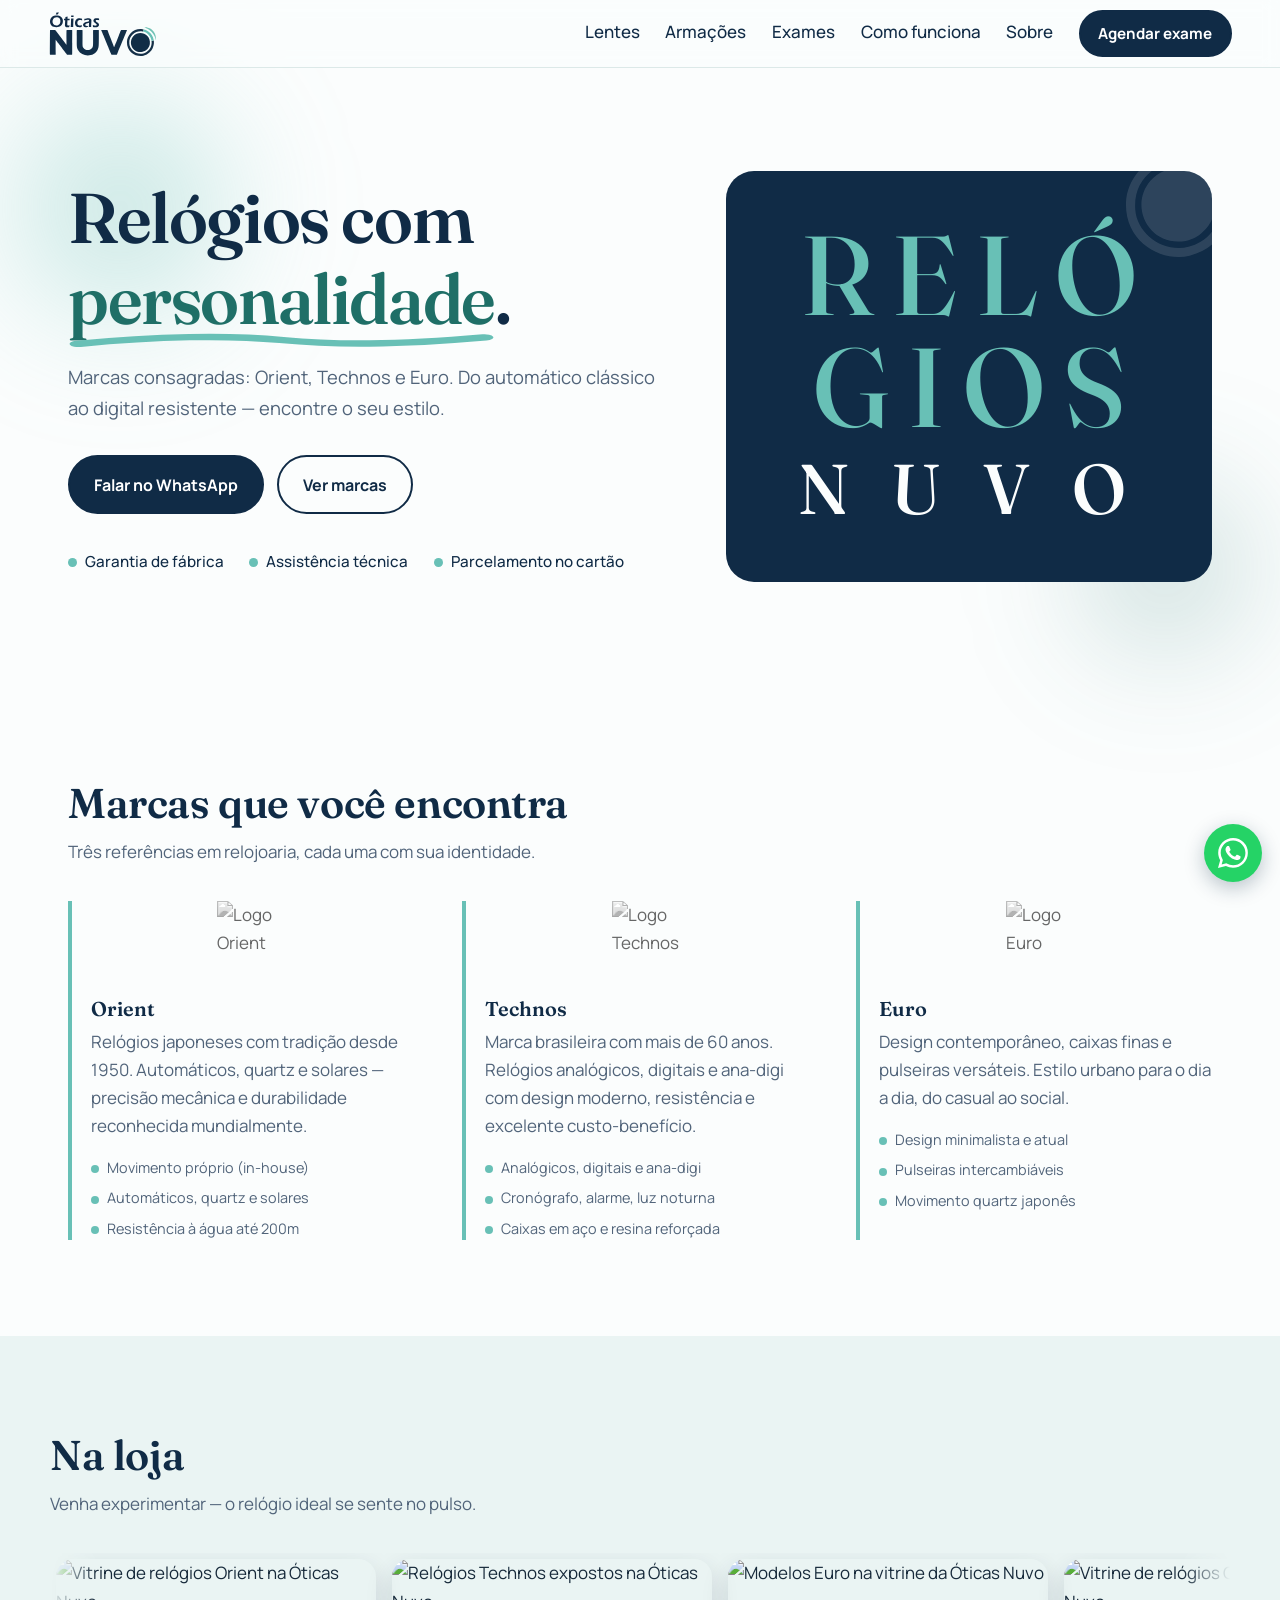
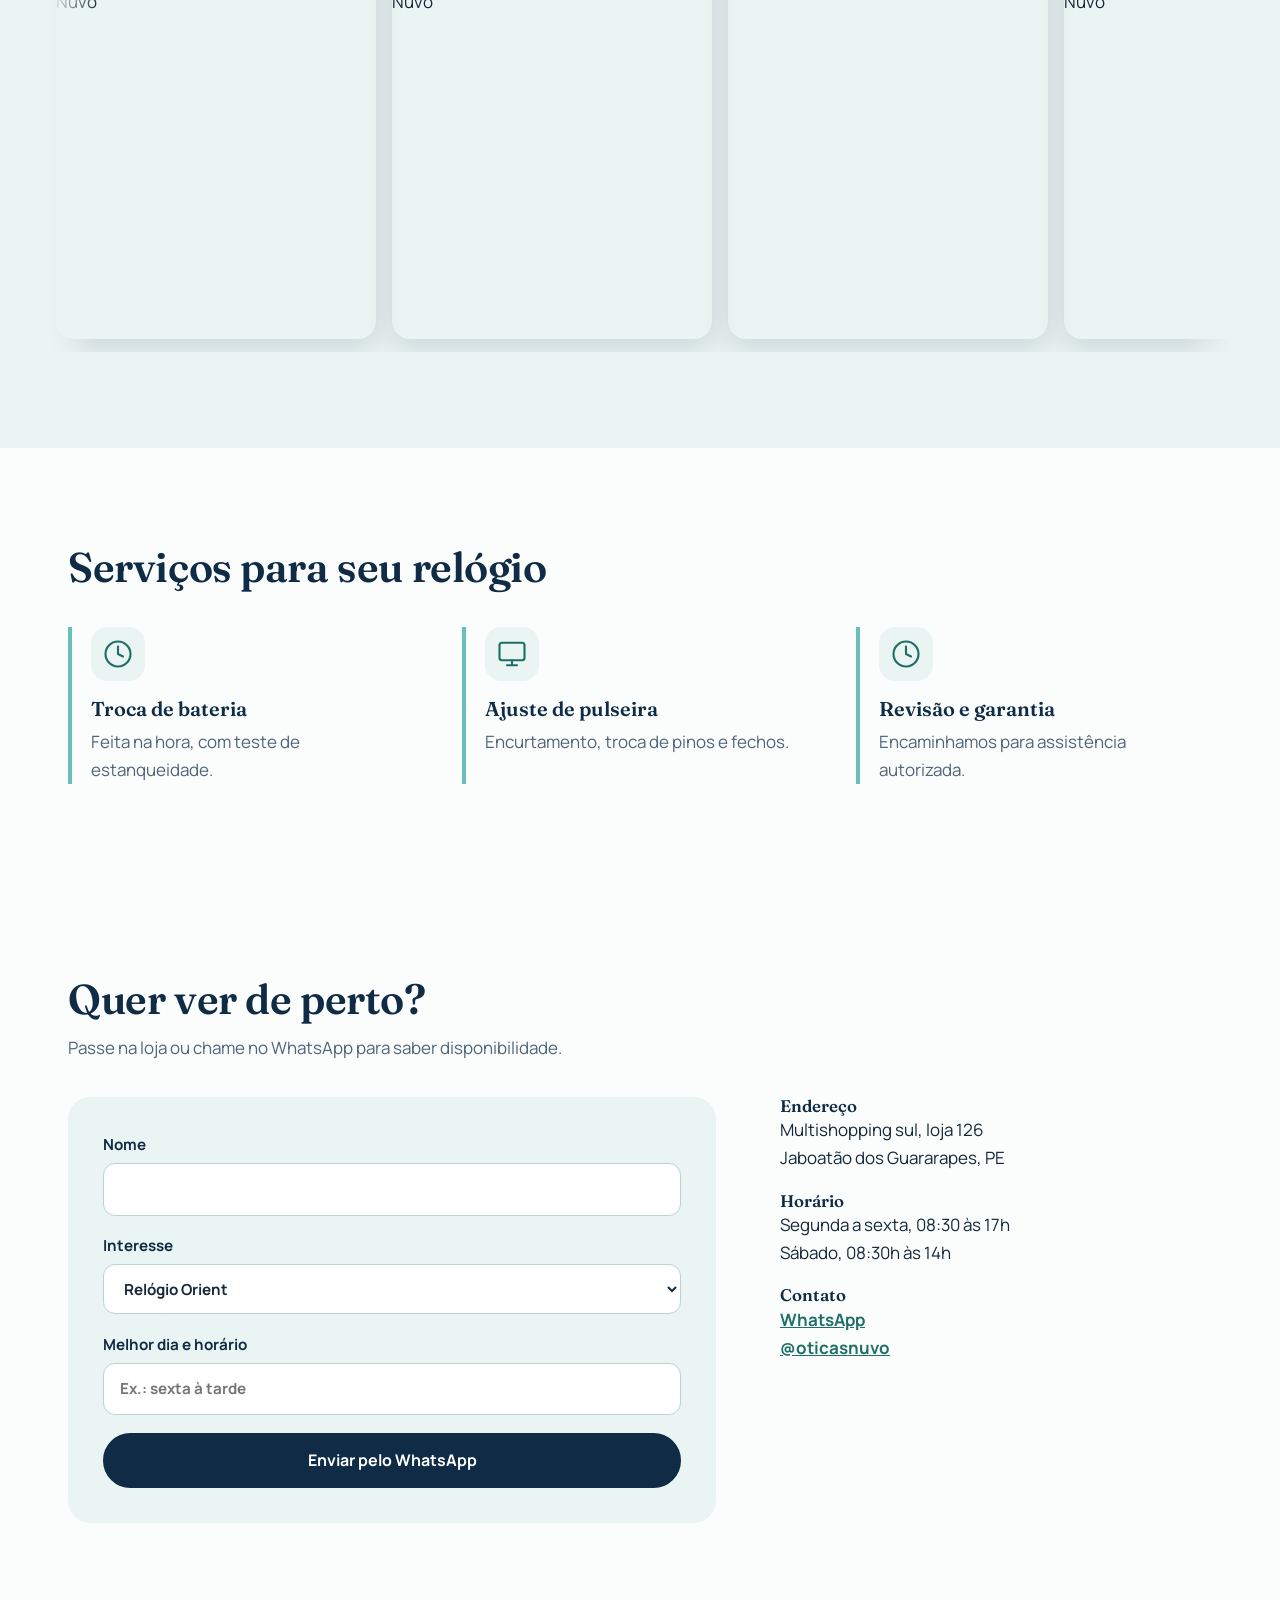
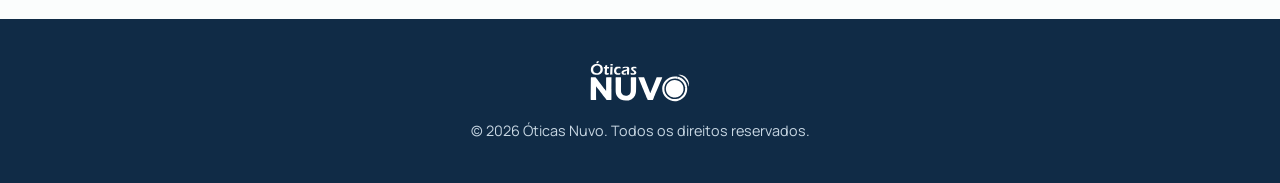
==== nuvo/relogios.html @ a52e90fa "feat: cria página de relógios com marcas Orient, Technos e Euro" ====
<!DOCTYPE html>
<html lang="pt-BR">
<head>
<meta charset="utf-8">
<meta name="viewport" content="width=device-width, initial-scale=1">
<title>Relógios | Óticas Nuvo</title>
<meta name="description" content="Relógios Orient, Technos e Euro na Óticas Nuvo. Modelos automáticos, quartz, solares e digitais com garantia e assistência.">
<meta name="theme-color" content="#102B46">
<link rel="icon" href="favicon.ico" sizes="any">
<link rel="icon" type="image/svg+xml" href="img/icone-nuvo.svg">
<link rel="apple-touch-icon" href="img/apple-touch-icon.png">
<link rel="preconnect" href="https://fonts.googleapis.com">
<link rel="preconnect" href="https://fonts.gstatic.com" crossorigin>
<link href="https://fonts.googleapis.com/css2?family=Fraunces:opsz,wght@9..144,500;9..144,600&family=Manrope:wght@400;500;700&display=swap" rel="stylesheet">
<link rel="stylesheet" href="css/style.css">
</head>
<body>
<a class="skip" href="#marcas">Ir para o conteúdo</a>

<header class="top">
  <a class="brand" href="index.html" aria-label="Óticas Nuvo, início"><img src="img/logo-nuvo.svg" alt="Óticas Nuvo" width="150" height="65"></a>
  <button class="burger" aria-expanded="false" aria-controls="menu" aria-label="Abrir menu"><span></span><span></span></button>
  <nav id="menu" aria-label="Principal">
    <a href="index.html#produtos" data-tab="lentes">Lentes</a>
    <a href="index.html#produtos" data-tab="armacoes">Armações</a>
    <a href="index.html#produtos" data-tab="exames">Exames</a>
    <a href="index.html#como">Como funciona</a>
    <a href="index.html#sobre">Sobre</a>
    <a href="index.html#contato" class="btn btn-sm">Agendar exame</a>
  </nav>
</header>

<main>
<section class="hero" id="inicio">
  <div class="hero-blob b1" aria-hidden="true"></div>
  <div class="hero-blob b2" aria-hidden="true"></div>
  <div class="hero-text">
    <h1>Relógios com <em class="hl">personalidade</em>.</h1>
    <p>Marcas consagradas: Orient, Technos e Euro. Do automático clássico ao digital resistente — encontre o seu estilo.</p>
    <div class="actions">
      <a class="btn" href="index.html#contato">Falar no WhatsApp</a>
      <a class="btn btn-ghost" href="#marcas">Ver marcas</a>
    </div>
    <ul class="facts">
      <li>Garantia de fábrica</li>
      <li>Assistência técnica</li>
      <li>Parcelamento no cartão</li>
    </ul>
  </div>
  <div class="chart" aria-hidden="true">
    <img class="chart-eye" src="img/icone-nuvo.svg" alt="" width="120" height="120">
    <p class="r1">R E L Ó G I O S</p>
    <p class="r2">N U V O</p>
  </div>
</section>

<section class="sec" id="marcas">
  <div class="head">
    <h2>Marcas que você encontra</h2>
    <p>Três referências em relojoaria, cada uma com sua identidade.</p>
  </div>
  <div class="cols">
    <article>
      <div class="brand-logo">
        <img src="img/orient-logo.png" alt="Logo Orient" width="120" height="120" loading="lazy">
      </div>
      <h3>Orient</h3>
      <p>Relógios japoneses com tradição desde 1950. Automáticos, quartz e solares — precisão mecânica e durabilidade reconhecida mundialmente.</p>
      <ul class="brand-features">
        <li>Movimento próprio (in-house)</li>
        <li>Automáticos, quartz e solares</li>
        <li>Resistência à água até 200m</li>
      </ul>
    </article>
    <article>
      <div class="brand-logo">
        <img src="img/technos-logo.png" alt="Logo Technos" width="120" height="120" loading="lazy">
      </div>
      <h3>Technos</h3>
      <p>Marca brasileira com mais de 60 anos. Relógios analógicos, digitais e ana-digi com design moderno, resistência e excelente custo-benefício.</p>
      <ul class="brand-features">
        <li>Analógicos, digitais e ana-digi</li>
        <li>Cronógrafo, alarme, luz noturna</li>
        <li>Caixas em aço e resina reforçada</li>
      </ul>
    </article>
    <article>
      <div class="brand-logo">
        <img src="img/euro-logo.png" alt="Logo Euro" width="120" height="120" loading="lazy">
      </div>
      <h3>Euro</h3>
      <p>Design contemporâneo, caixas finas e pulseiras versáteis. Estilo urbano para o dia a dia, do casual ao social.</p>
      <ul class="brand-features">
        <li>Design minimalista e atual</li>
        <li>Pulseiras intercambiáveis</li>
        <li>Movimento quartz japonês</li>
      </ul>
    </article>
  </div>
</section>

<section class="sec alt" id="galeria">
  <div class="head">
    <h2>Na loja</h2>
    <p>Venha experimentar — o relógio ideal se sente no pulso.</p>
  </div>
  <div class="car">
    <ul class="car-track" tabindex="0" aria-label="Fotos de relógios na Óticas Nuvo, rolagem horizontal">
      <li><figure><img src="img/relogios-loja-1.jpg" alt="Vitrine de relógios Orient na Óticas Nuvo" width="495" height="597" loading="lazy"><figcaption>Coleção Orient</figcaption></figure></li>
      <li><figure><img src="img/relogios-loja-2.jpg" alt="Relógios Technos expostos na Óticas Nuvo" width="492" height="621" loading="lazy"><figcaption>Coleção Technos</figcaption></figure></li>
      <li><figure><img src="img/relogios-loja-3.jpg" alt="Modelos Euro na vitrine da Óticas Nuvo" width="491" height="671" loading="lazy"><figcaption>Coleção Euro</figcaption></figure></li>
    </ul>
  </div>
</section>

<section class="sec" id="servicos">
  <div class="head">
    <h2>Serviços para seu relógio</h2>
  </div>
  <div class="cols">
    <article><svg aria-hidden="true" viewBox="0 0 24 24" fill="none" stroke="currentColor" stroke-width="1.7" stroke-linecap="round" stroke-linejoin="round"><path d="M12 22c5.523 0 10-4.477 10-10S17.523 2 12 2 2 6.477 2 12s4.477 10 10 10z"/><path d="M12 6v6l4 2"/></svg><h3>Troca de bateria</h3><p>Feita na hora, com teste de estanqueidade.</p></article>
    <article><svg aria-hidden="true" viewBox="0 0 24 24" fill="none" stroke="currentColor" stroke-width="1.7" stroke-linecap="round" stroke-linejoin="round"><rect x="2" y="3" width="20" height="14" rx="2"/><path d="M8 21h8M12 17v4"/></svg><h3>Ajuste de pulseira</h3><p>Encurtamento, troca de pinos e fechos.</p></article>
    <article><svg aria-hidden="true" viewBox="0 0 24 24" fill="none" stroke="currentColor" stroke-width="1.7" stroke-linecap="round" stroke-linejoin="round"><circle cx="12" cy="12" r="10"/><path d="M12 6v6l4 2"/></svg><h3>Revisão e garantia</h3><p>Encaminhamos para assistência autorizada.</p></article>
  </div>
</section>

<section class="sec contact" id="contato">
  <div class="head">
    <h2>Quer ver de perto?</h2>
    <p>Passe na loja ou chame no WhatsApp para saber disponibilidade.</p>
  </div>
  <div class="contact-grid">
    <form id="form" novalidate>
      <label>Nome<input name="nome" required autocomplete="name"></label>
      <label>Interesse
        <select name="servico">
          <option>Relógio Orient</option><option>Relógio Technos</option><option>Relógio Euro</option><option>Troca de bateria / ajuste</option><option>Outro assunto</option>
        </select>
      </label>
      <label>Melhor dia e horário<input name="quando" placeholder="Ex.: sexta à tarde"></label>
      <button class="btn" type="submit">Enviar pelo WhatsApp</button>
    </form>
    <address>
      <h3>Endereço</h3>
      <p>Multishopping sul, loja 126<br>Jaboatão dos Guararapes, PE</p>
      <h3>Horário</h3>
      <p>Segunda a sexta, 08:30 às 17h<br>Sábado, 08:30h às 14h</p>
      <h3>Contato</h3>
      <p><a id="zap" href="#">WhatsApp</a><br><a href="https://instagram.com/oticasnuvo" rel="noopener">@oticasnuvo</a></p>
    </address>
  </div>
</section>
</main>

<footer>
  <img src="img/logo-nuvo.svg" alt="Óticas Nuvo" width="110" height="48">
  <p>&copy; <span id="ano">2026</span> Óticas Nuvo. Todos os direitos reservados.</p>
</footer>

<a class="float-zap" id="zap2" href="#" aria-label="Falar no WhatsApp"><svg aria-hidden="true" viewBox="0 0 24 24" fill="currentColor"><path d="M17.472 14.382c-.297-.149-1.758-.867-2.03-.967-.273-.099-.471-.148-.67.15-.197.297-.767.966-.94 1.164-.173.199-.347.223-.644.075-.297-.15-1.255-.463-2.39-1.475-.883-.788-1.48-1.761-1.653-2.059-.173-.297-.018-.458.13-.606.134-.133.298-.347.446-.52.149-.174.198-.298.298-.497.099-.198.05-.371-.025-.52-.075-.149-.669-1.612-.916-2.207-.242-.579-.487-.5-.669-.51-.173-.008-.371-.01-.57-.01-.198 0-.52.074-.792.372-.272.297-1.04 1.016-1.04 2.479 0 1.462 1.065 2.875 1.213 3.074.149.198 2.096 3.2 5.077 4.487.709.306 1.262.489 1.694.625.712.227 1.365.194 1.872.118.571-.085 1.758-.719 2.006-1.413.248-.694.248-1.289.173-1.413-.074-.124-.272-.198-.57-.347m-5.421 7.403h-.004a9.87 9.87 0 01-5.031-1.378l-.361-.214-3.741.982.998-3.648-.235-.374a9.86 9.86 0 01-1.51-5.26c.001-5.45 4.436-9.884 9.888-9.884 2.64 0 5.122 1.03 6.988 2.898a9.825 9.825 0 012.893 6.994c-.003 5.45-4.437 9.884-9.885 9.884m8.413-18.297A11.815 11.815 0 0012.05 0C5.495 0 .16 5.335.157 11.892c0 2.096.547 4.142 1.588 5.945L0 24l6.305-1.654a11.882 11.882 0 005.683 1.448h.005c6.554 0 11.89-5.335 11.893-11.893a11.821 11.821 0 00-3.48-8.413"/></svg><span>WhatsApp</span></a>
<script src="js/main.js"></script>
</body>
</html>
---- nuvo/css/style.css ----
:root{
  --navy:#102B46; --teal:#68C0B6; --teal-d:#1F6F67; --ice:#EAF4F3; --paper:#FBFDFD; --ink:#16293A; --muted:#51647A;
  --serif:"Fraunces",Georgia,serif; --sans:"Manrope",system-ui,-apple-system,"Segoe UI",sans-serif;
}
*{box-sizing:border-box;margin:0}
html{scroll-behavior:smooth;scroll-padding-top:84px}
body{font:400 1.0625rem/1.65 var(--sans);color:var(--ink);background:var(--paper);overflow-x:clip}
img{max-width:100%;height:auto;display:block}
a{color:inherit}
:focus-visible{outline:3px solid var(--teal-d);outline-offset:3px;border-radius:4px}
.skip{position:absolute;left:-999px;top:0;background:var(--navy);color:#fff;padding:.6rem 1rem;z-index:99}
.skip:focus{left:0}

h1,h2,h3{font-family:var(--serif);font-weight:600;line-height:1.15;color:var(--navy)}
h1{font-size:clamp(2.5rem,6vw,4.4rem);letter-spacing:-.02em}
.hl{font-style:normal;color:var(--teal-d);position:relative;white-space:nowrap}
.hl::after{content:"";position:absolute;left:0;right:0;bottom:-.1em;height:.26em;pointer-events:none;background:url("data:image/svg+xml,%3Csvg xmlns='http://www.w3.org/2000/svg' viewBox='0 0 120 14' preserveAspectRatio='none'%3E%3Cpath d='M3 10C25 4 45 3 60 7s32 4 57-2' fill='none' stroke='%2368C0B6' stroke-width='5' stroke-linecap='round'/%3E%3C/svg%3E") no-repeat center/100% 100%}
h2{font-size:clamp(1.8rem,3.5vw,2.6rem);letter-spacing:-.01em}
h3{font-size:1.25rem}

.btn{display:inline-block;position:relative;overflow:hidden;background:var(--navy);color:#fff;text-decoration:none;font-weight:700;padding:.9rem 1.5rem;border-radius:999px;border:2px solid var(--navy);cursor:pointer;font-family:inherit;font-size:1rem;transition:background .2s,color .2s,transform .25s,box-shadow .25s}
.btn::after{content:"";position:absolute;top:0;bottom:0;left:-80%;width:45%;background:linear-gradient(105deg,transparent,rgba(255,255,255,.4),transparent);transform:skewX(-20deg);transition:left .55s ease;pointer-events:none}
.btn:hover{background:var(--teal-d);border-color:var(--teal-d);transform:translateY(-2px);box-shadow:0 8px 20px rgba(16,43,70,.18)}
.btn:hover::after{left:135%}
.btn:active{transform:translateY(0) scale(.97)}
.btn-ghost{background:transparent;color:var(--navy)}
.btn-ghost:hover{background:var(--navy);border-color:var(--navy);color:#fff}
.btn-sm{padding:.55rem 1.1rem;font-size:.95rem}

.top{position:sticky;top:0;z-index:20;display:flex;align-items:center;justify-content:space-between;gap:1rem;padding:.6rem clamp(1rem,4vw,3rem);background:rgba(251,253,253,.6);backdrop-filter:blur(8px);border-bottom:1px solid #DCE9E8;transition:box-shadow .3s ease}
.top.scrolled{box-shadow:0 4px 24px rgba(16,43,70,.1)}
.brand img{width:auto;height:48px;transition:transform .35s cubic-bezier(.34,1.56,.64,1)}
.brand:hover img{transform:rotate(-4deg) scale(1.05)}
#menu{display:flex;align-items:center;gap:1.6rem}
#menu a:not(.btn){text-decoration:none;font-weight:500;color:var(--navy);background:linear-gradient(currentColor,currentColor) left bottom/0% 2px no-repeat;padding-bottom:.2rem;transition:color .2s,background-size .3s ease}
#menu a:not(.btn):hover{color:var(--teal-d);background-size:100% 2px}
#menu .btn{color:#fff}
.burger{display:none;background:none;border:0;width:44px;height:44px;cursor:pointer;padding:10px}
.burger span{display:block;height:2px;background:var(--navy);margin:7px 0;transition:transform .3s cubic-bezier(.4,0,.2,1)}
.burger[aria-expanded=true] span:first-child{transform:translateY(4.5px) rotate(45deg)}
.burger[aria-expanded=true] span:last-child{transform:translateY(-4.5px) rotate(-45deg)}

.hero{position:relative;display:grid;grid-template-columns:1.1fr .9fr;gap:clamp(2rem,5vw,5rem);align-items:center;padding:clamp(3rem,8vw,6.5rem) clamp(1rem,4vw,3rem);max-width:1240px;margin:auto}
.hero-blob{position:absolute;z-index:-1;border-radius:50%;filter:blur(60px);pointer-events:none}
.hero-blob.b1{width:420px;height:420px;left:-110px;top:-70px;background:radial-gradient(closest-side,rgba(104,192,182,.5),transparent 70%);animation:blobDrift 14s ease-in-out infinite alternate}
.hero-blob.b2{width:330px;height:330px;right:-70px;bottom:-50px;background:radial-gradient(closest-side,rgba(31,111,103,.32),transparent 70%);animation:blobDrift 18s ease-in-out infinite alternate-reverse}
@keyframes blobDrift{from{translate:0 0;scale:1}to{translate:40px 26px;scale:1.14}}
.hero-text p{max-width:34em;margin:1.4rem 0 2rem;color:var(--muted);font-size:1.15rem}
.actions{display:flex;flex-wrap:wrap;gap:.8rem}
.facts{list-style:none;padding:0;margin-top:2.2rem;display:flex;flex-wrap:wrap;gap:.5rem 1.6rem;color:var(--navy);font-weight:500;font-size:.95rem}
.facts li::before{content:"";display:inline-block;width:.55rem;height:.55rem;border-radius:50%;background:var(--teal);margin-right:.5rem}

/* Tabela de optometria: cada linha menor que a anterior */
.chart{position:relative;background:var(--navy);color:var(--paper);border-radius:28px;padding:clamp(1.5rem,4vw,3rem);text-align:center;font-family:var(--serif);font-weight:500;overflow:hidden;animation:focus 1.6s ease-out both,floaty 6s ease-in-out 1.6s infinite;transition:transform .15s ease-out}
@keyframes floaty{0%,100%{translate:0 0}50%{translate:0 -12px}}
.chart p{margin:0;line-height:1.3;color:var(--paper)}
.chart-eye{position:absolute;right:-28px;top:-28px;width:120px;opacity:.9;filter:brightness(0) invert(1);opacity:.12;animation:blink 5s ease-in-out infinite;transform-origin:center}
.r1{font-size:clamp(4rem,9vw,7rem);line-height:1!important;color:var(--teal)!important}
.r2{font-size:clamp(2.6rem,6vw,4.4rem);letter-spacing:.2em}
.r3{font-size:clamp(1.7rem,3.6vw,2.6rem);letter-spacing:.28em}
.r4{font-size:clamp(1.05rem,2.2vw,1.55rem);letter-spacing:.3em;opacity:.85}
.r5{font-size:.8rem;letter-spacing:.34em;opacity:.7}
@keyframes focus{from{filter:blur(8px);opacity:.4}to{filter:none;opacity:1}}
@keyframes blink{0%,90%,100%{transform:scaleY(1)}95%{transform:scaleY(.08)}}

/* Entrada em cascata do hero */
@keyframes fadeUp{from{opacity:0;transform:translateY(26px)}to{opacity:1;transform:none}}
@keyframes popIn{from{opacity:0;transform:scale(.5)}to{opacity:1;transform:scale(1)}}
.hero-text>*{animation:fadeUp .7s cubic-bezier(.2,.7,.3,1) both}
.hero-text>*:nth-child(1){animation-delay:.05s}
.hero-text>*:nth-child(2){animation-delay:.15s}
.hero-text>*:nth-child(3){animation-delay:.25s}
.hero-text>*:nth-child(4){animation-delay:.35s}
.facts li{animation:popIn .5s cubic-bezier(.34,1.56,.64,1) both}
.facts li:nth-child(1){animation-delay:.5s}
.facts li:nth-child(2){animation-delay:.62s}
.facts li:nth-child(3){animation-delay:.74s}

.sec{padding:clamp(3.5rem,8vw,6rem) clamp(1rem,4vw,3rem);max-width:1240px;margin:auto}
.alt{max-width:none;background:var(--ice)}
.alt>*{max-width:1180px;margin-left:auto;margin-right:auto}
.head{margin-bottom:2.2rem}
.head p{color:var(--muted);margin-top:.6rem}

.tabs{display:flex;flex-wrap:wrap;gap:.5rem;border-bottom:2px solid #D3E4E2;margin-bottom:2rem}
.tabs button{font:700 1rem var(--sans);color:var(--muted);background:none;border:0;padding:.8rem 1.1rem;cursor:pointer;border-bottom:4px solid transparent;margin-bottom:-2px;transition:color .2s,border-color .25s,transform .2s}
.tabs button:hover{color:var(--navy);transform:translateY(-1px)}
.tabs button[aria-selected=true]{color:var(--navy);border-bottom-color:var(--teal);animation:tabPop .35s cubic-bezier(.34,1.56,.64,1)}
@keyframes tabPop{50%{transform:scale(1.08)}}
.cols{display:grid;grid-template-columns:repeat(3,1fr);gap:clamp(1.2rem,3vw,3rem);perspective:900px}
.cols article{border-left:4px solid var(--teal);padding-left:1.2rem;transition:translate .25s ease,transform .3s ease,box-shadow .25s ease}
.cols article:hover{translate:0 -6px;transform:rotateX(2.5deg) rotateY(-2.5deg);box-shadow:0 14px 32px rgba(16,43,70,.12)}
.cols article>svg{width:54px;height:54px;padding:12px;background:var(--ice);border-radius:16px;color:var(--teal-d);display:block;margin-bottom:1rem;transition:background .25s,color .25s,transform .35s cubic-bezier(.34,1.56,.64,1)}
.cols article:hover>svg{background:var(--teal);color:#fff;transform:rotate(-6deg) scale(1.06)}
.cols h3{transition:color .25s}
.cols article:hover h3{color:var(--teal-d)}
.cols p{margin-top:.5rem;color:var(--muted)}
.panel[hidden]{display:none}

.brand-logo{display:grid;place-items:center;margin-bottom:1rem}
.brand-logo img{width:auto;height:80px;max-width:100%;filter:grayscale(1);opacity:.7;transition:filter .3s,opacity .3s,transform .3s}
.brand-logo:hover img{filter:none;opacity:1;transform:scale(1.05)}
.brand-features{list-style:none;padding:0;margin-top:1rem;display:grid;gap:.4rem;font-size:.9rem;color:var(--muted)}
.brand-features li::before{content:"";display:inline-block;width:.5rem;height:.5rem;border-radius:50%;background:var(--teal);margin-right:.5rem;vertical-align:middle}

.steps{list-style:none;padding:0;counter-reset:s;display:grid;grid-template-columns:repeat(4,1fr);gap:clamp(1rem,3vw,2.5rem)}
.steps li{counter-increment:s;position:relative;padding-top:3.6rem}
.steps li::before{content:counter(s);position:absolute;top:0;left:0;width:2.6rem;height:2.6rem;border-radius:50%;background:var(--navy);color:#fff;display:grid;place-items:center;font:600 1.2rem var(--serif);transition:transform .3s cubic-bezier(.34,1.56,.64,1)}
.steps li:hover::before{transform:scale(1.15)}
.steps li::after{content:"";position:absolute;top:1.3rem;left:3.2rem;right:-1.2rem;height:2px;background:var(--teal);transform:scaleX(0);transform-origin:left;transition:transform .5s ease .25s}
.steps li.in::after{transform:scaleX(1)}
.steps li:last-child::after{display:none}
.steps p{color:var(--muted);margin-top:.4rem}

/* Galeria de clientes (carrossel em rotação contínua) */
.car{position:relative;overflow:hidden;padding:.4rem .4rem .8rem;-webkit-mask-image:linear-gradient(90deg,transparent,#000 48px,#000 calc(100% - 48px),transparent);mask-image:linear-gradient(90deg,transparent,#000 48px,#000 calc(100% - 48px),transparent)}
.car-track{display:flex;list-style:none;padding:0;margin:0;overflow-x:auto;scroll-snap-type:x mandatory;overscroll-behavior-x:contain;scrollbar-width:none;-ms-overflow-style:none}
.car-track::-webkit-scrollbar{display:none}
.car-track:focus-visible{outline:3px solid var(--teal-d);outline-offset:4px;border-radius:18px}
.car-track li{flex:0 0 clamp(230px,26vw,320px);scroll-snap-align:center;margin-right:1rem}
.car-track.marquee{width:max-content;overflow:visible;animation:carSlide 50s linear infinite}
.car:hover .car-track.marquee{animation-play-state:paused}
@keyframes carSlide{to{transform:translateX(-50%)}}
.car figure{position:relative;margin:0;border-radius:18px;overflow:hidden;box-shadow:0 10px 28px rgba(16,43,70,.14);transition:translate .3s ease,box-shadow .3s ease}
.car figure:hover{translate:0 -6px;box-shadow:0 18px 40px rgba(16,43,70,.22)}
.car img{width:100%;height:clamp(280px,32vw,380px);object-fit:cover;transition:transform .6s cubic-bezier(.2,.7,.3,1)}
.car figure:hover img{transform:scale(1.08)}
.car figcaption{position:absolute;left:0;right:0;bottom:0;padding:2rem 1rem .8rem;background:linear-gradient(transparent,rgba(16,43,70,.88));color:#fff;font-size:.9rem;font-weight:500}
@media (hover:hover){
  .car figcaption{translate:0 100%;transition:translate .35s ease}
  .car figure:hover figcaption,.car figure:focus-within figcaption{translate:0 0}
}
.car-cta{text-align:center;margin-top:1.8rem;color:var(--muted)}
.car-cta a{color:var(--teal-d);font-weight:700;transition:color .2s}
.car-cta a:hover{color:var(--navy)}

.about{display:grid;grid-template-columns:1fr 1fr;gap:clamp(2rem,6vw,5rem);align-items:start}
.about p{margin-top:1rem;color:var(--muted)}
.why{list-style:none;padding:0;display:grid;gap:1.2rem}
.why li{padding:0 0 1.2rem;border-bottom:1px solid #D3E4E2}
.why strong{color:var(--navy)}

.faq{display:grid;gap:.8rem;max-width:760px}
details{background:#fff;border-radius:14px;padding:1rem 1.3rem;border:1px solid #D3E4E2;transition:translate .25s ease,box-shadow .25s ease,border-color .25s}
.faq details:hover{translate:0 -3px;box-shadow:0 10px 26px rgba(16,43,70,.09);border-color:var(--teal)}
summary{cursor:pointer;font-weight:700;color:var(--navy);list-style:none;display:flex;justify-content:space-between;gap:1rem}
summary::after{content:"+";color:var(--teal-d);font-size:1.4rem;line-height:1;transition:transform .3s cubic-bezier(.34,1.56,.64,1)}
summary:hover::after{transform:scale(1.25) rotate(90deg)}
details[open] summary::after{content:"\2212"}
summary::-webkit-details-marker{display:none}
details p{margin-top:.7rem;color:var(--muted)}
details[open] p{animation:slideDown .35s ease}
@keyframes slideDown{from{opacity:0;transform:translateY(-10px)}to{opacity:1;transform:none}}

.contact-grid{display:grid;grid-template-columns:1.2fr .8fr;gap:clamp(2rem,5vw,4rem)}
form{display:grid;gap:1.1rem;background:var(--ice);padding:clamp(1.3rem,3vw,2.2rem);border-radius:22px}
label{display:grid;gap:.35rem;font-weight:700;color:var(--navy);font-size:.95rem}
input,select{font:inherit;padding:.8rem 1rem;border:1.5px solid #B9D3D0;border-radius:12px;background:#fff;color:var(--ink);transition:border-color .2s,box-shadow .2s}
input:focus,select:focus{outline:none;border-color:var(--teal-d);box-shadow:0 0 0 4px rgba(104,192,182,.22)}
input:invalid.touched{border-color:#B3261E}
input.shake{animation:shake .5s}
@keyframes shake{10%,90%{transform:translateX(-2px)}20%,80%{transform:translateX(3px)}30%,50%,70%{transform:translateX(-5px)}40%,60%{transform:translateX(5px)}}
address{font-style:normal}
address h3{font-size:1.05rem;margin-top:1.2rem}
address h3:first-child{margin-top:0}
address a{color:var(--teal-d);font-weight:700;transition:color .2s}
address a:hover{color:var(--navy)}

footer{background:var(--navy);color:#C8D7E3;text-align:center;padding:2.5rem 1rem;display:grid;gap:1rem;justify-items:center;font-size:.9rem}
footer img{filter:brightness(0) invert(1);width:auto;height:44px}

.float-zap{position:fixed;right:1.1rem;bottom:1.1rem;z-index:30;display:grid;place-items:center;width:58px;height:58px;padding:0;background:#25D366;color:#fff;border-radius:50%;box-shadow:0 6px 20px rgba(16,43,70,.28);animation:popIn .6s .9s cubic-bezier(.34,1.56,.64,1) backwards,ping 3s 2s cubic-bezier(0,0,.2,1) infinite;transition:background .2s,transform .25s cubic-bezier(.34,1.56,.64,1)}
.float-zap:hover{background:#1EBE5D;transform:scale(1.08) rotate(-4deg)}
.float-zap svg{width:30px;height:30px}
.float-zap span{position:absolute;right:calc(100% + .7rem);background:var(--navy);color:#fff;font-size:.85rem;font-weight:700;padding:.45rem .85rem;border-radius:.7rem;white-space:nowrap;opacity:0;translate:8px 0;pointer-events:none;transition:opacity .25s,translate .25s}
.float-zap:hover span{opacity:1;translate:0 0}
@keyframes ping{0%{box-shadow:0 6px 20px rgba(16,43,70,.28),0 0 0 0 rgba(37,211,102,.45)}100%{box-shadow:0 6px 20px rgba(16,43,70,.28),0 0 0 14px rgba(37,211,102,0)}}

.video-wrap{position:relative;width:100%;border-radius:18px;overflow:hidden;background:var(--navy);box-shadow:0 10px 28px rgba(16,43,70,.14);aspect-ratio:16/9;display:flex;align-items:center;justify-content:center}
.video-wrap.vertical{aspect-ratio:9/16}
.video-wrap video,.video-wrap iframe{width:100%;height:100%;border:0;object-fit:cover}
.video-placeholder{color:var(--paper);font-weight:600;font-size:1.1rem;text-align:center;padding:1rem;display:flex;align-items:center;justify-content:center;height:100%;background:linear-gradient(135deg,var(--navy),var(--teal-d))}

/* Reveal ao rolar (JS adiciona .in) */
.reveal{opacity:0;translate:0 30px;transition:opacity .65s ease,translate .65s cubic-bezier(.2,.7,.3,1)}
.reveal.in{opacity:1;translate:0 0}

@keyframes menuIn{from{opacity:0;transform:translateY(-10px)}to{opacity:1;transform:none}}

@media (max-width:860px){
  .burger{display:block}
  #menu{position:absolute;top:100%;left:0;right:0;flex-direction:column;align-items:stretch;gap:0;background:var(--paper);border-bottom:1px solid #DCE9E8;padding:.5rem 1rem 1rem;display:none}
  #menu.open{display:flex;animation:menuIn .3s ease}
  #menu a{padding:.8rem 0}
  #menu .btn{text-align:center;margin-top:.5rem}
  .hero,.about,.contact-grid{grid-template-columns:1fr}
  .cols{grid-template-columns:1fr}
  .steps{grid-template-columns:1fr 1fr}
  .steps li::after{display:none}
  .tabs{overflow-x:auto;flex-wrap:nowrap}
  .tabs button{white-space:nowrap}
  .hero-blob{filter:blur(40px)}
  .hero-blob.b1{width:260px;height:260px}
  .hero-blob.b2{width:220px;height:220px}
}
@media (max-width:480px){.steps{grid-template-columns:1fr}}
@media (prefers-reduced-motion:reduce){
  *{animation:none!important;transition:none!important;scroll-behavior:auto!important}
  /* exceção pedida: carrossel gira sempre, movimentação lenta e suave */
  .car-track.marquee{animation:carSlide 50s linear infinite!important}
}
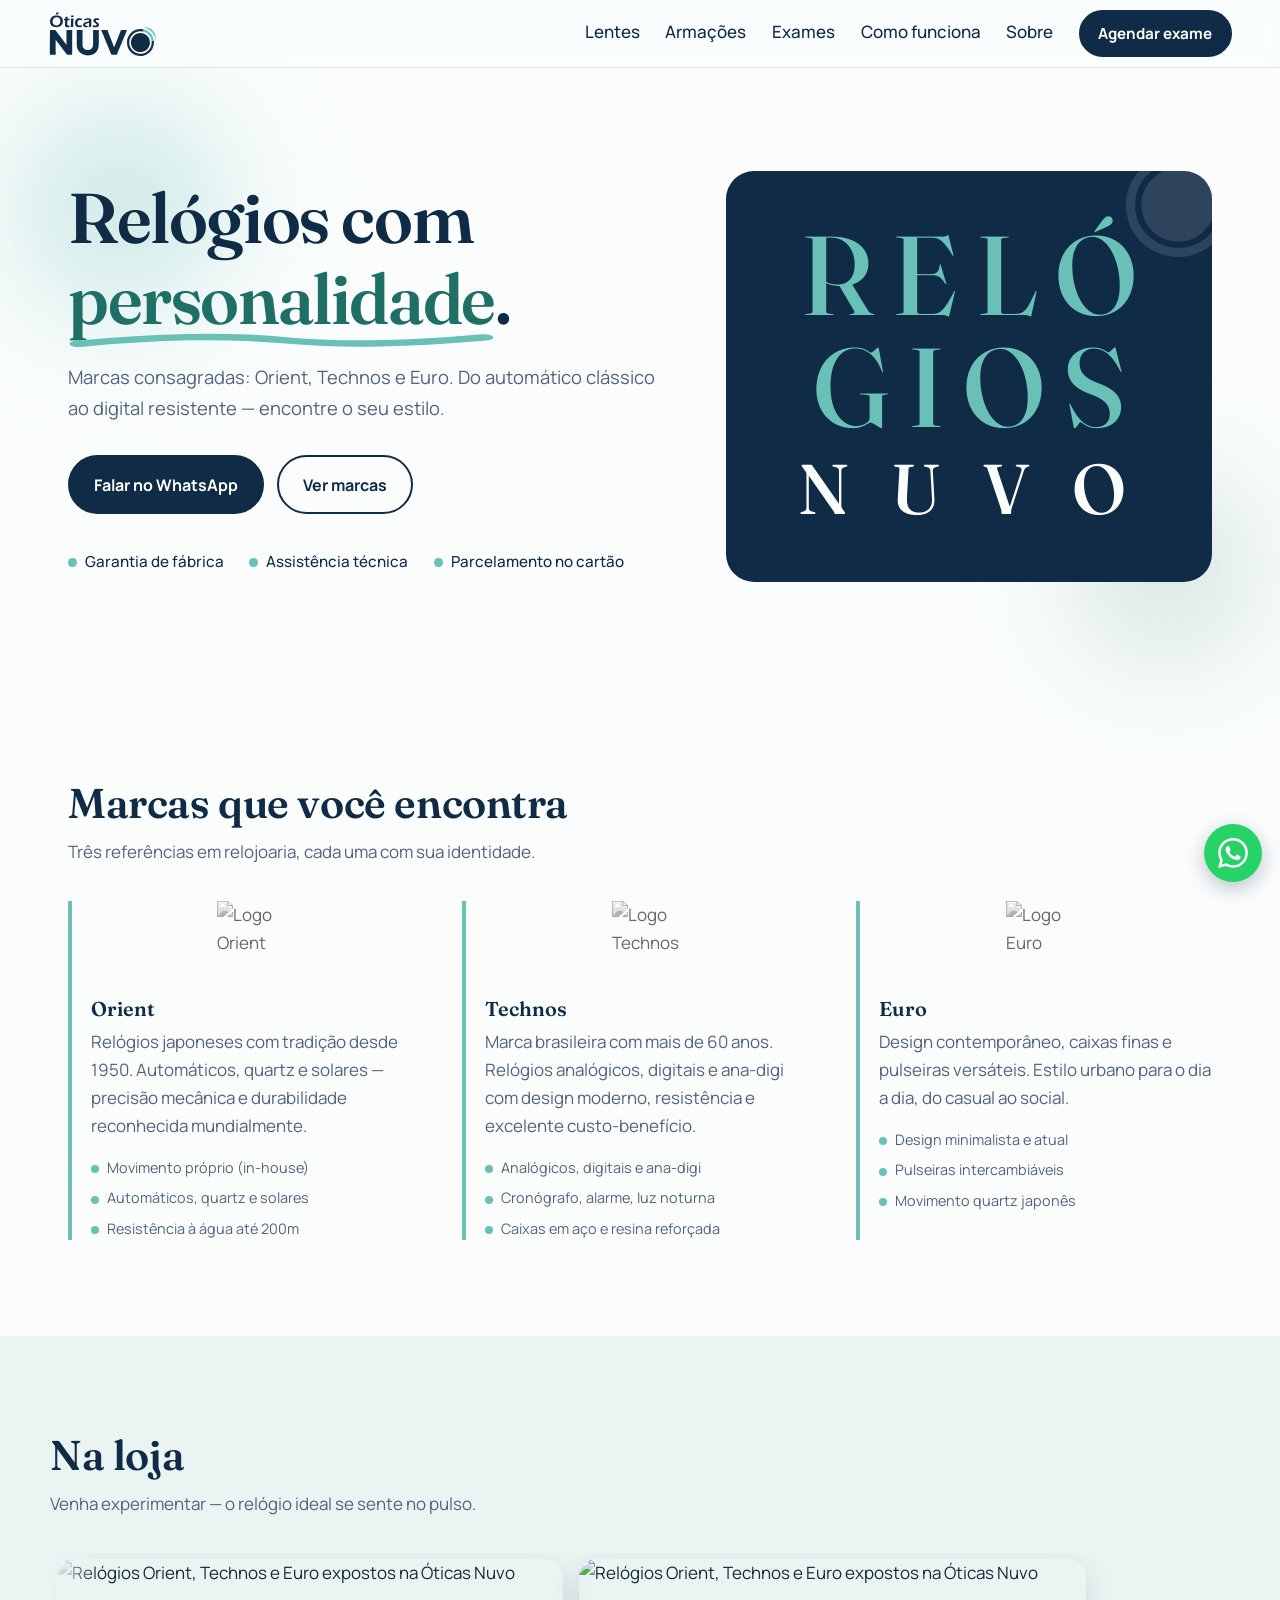
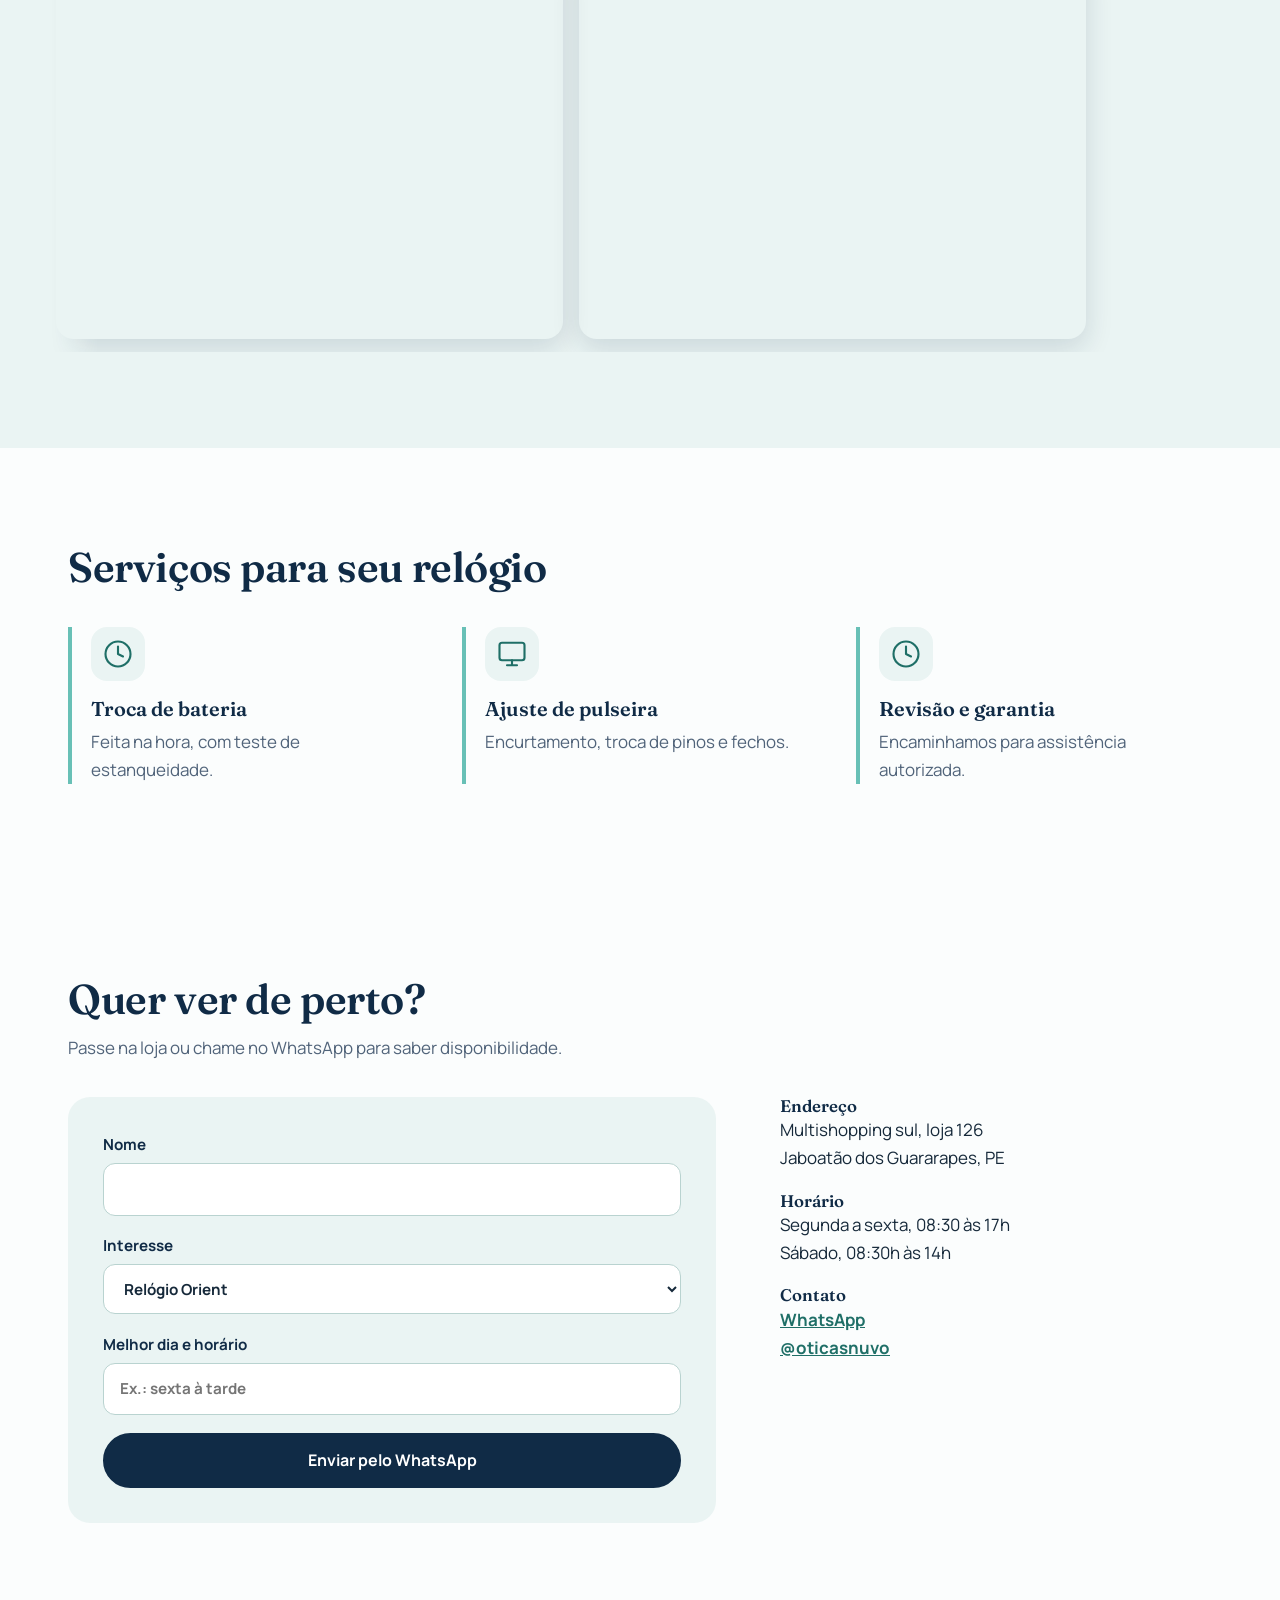
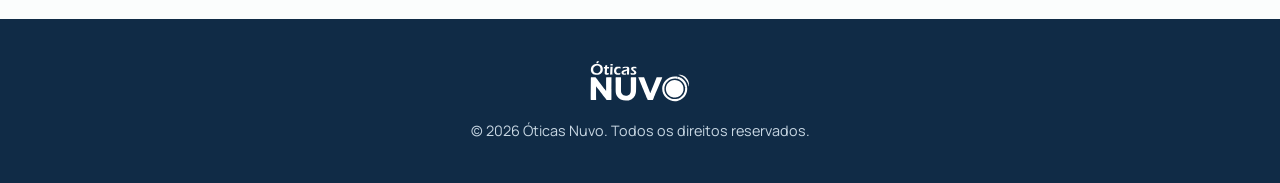
==== commit ce031ea4: "feat: atualiza galeria de relógios para usar foto única das três marcas" ====
--- a/nuvo/relogios.html
+++ b/nuvo/relogios.html
@@ -106,9 +106,7 @@
   </div>
   <div class="car">
     <ul class="car-track" tabindex="0" aria-label="Fotos de relógios na Óticas Nuvo, rolagem horizontal">
-      <li><figure><img src="img/relogios-loja-1.jpg" alt="Vitrine de relógios Orient na Óticas Nuvo" width="495" height="597" loading="lazy"><figcaption>Coleção Orient</figcaption></figure></li>
-      <li><figure><img src="img/relogios-loja-2.jpg" alt="Relógios Technos expostos na Óticas Nuvo" width="492" height="621" loading="lazy"><figcaption>Coleção Technos</figcaption></figure></li>
-      <li><figure><img src="img/relogios-loja-3.jpg" alt="Modelos Euro na vitrine da Óticas Nuvo" width="491" height="671" loading="lazy"><figcaption>Coleção Euro</figcaption></figure></li>
+      <li><figure><img src="img/relogios-todos.jpg" alt="Relógios Orient, Technos e Euro expostos na Óticas Nuvo" width="800" height="600" loading="lazy"><figcaption>Coleções Orient, Technos e Euro</figcaption></figure></li>
     </ul>
   </div>
 </section>
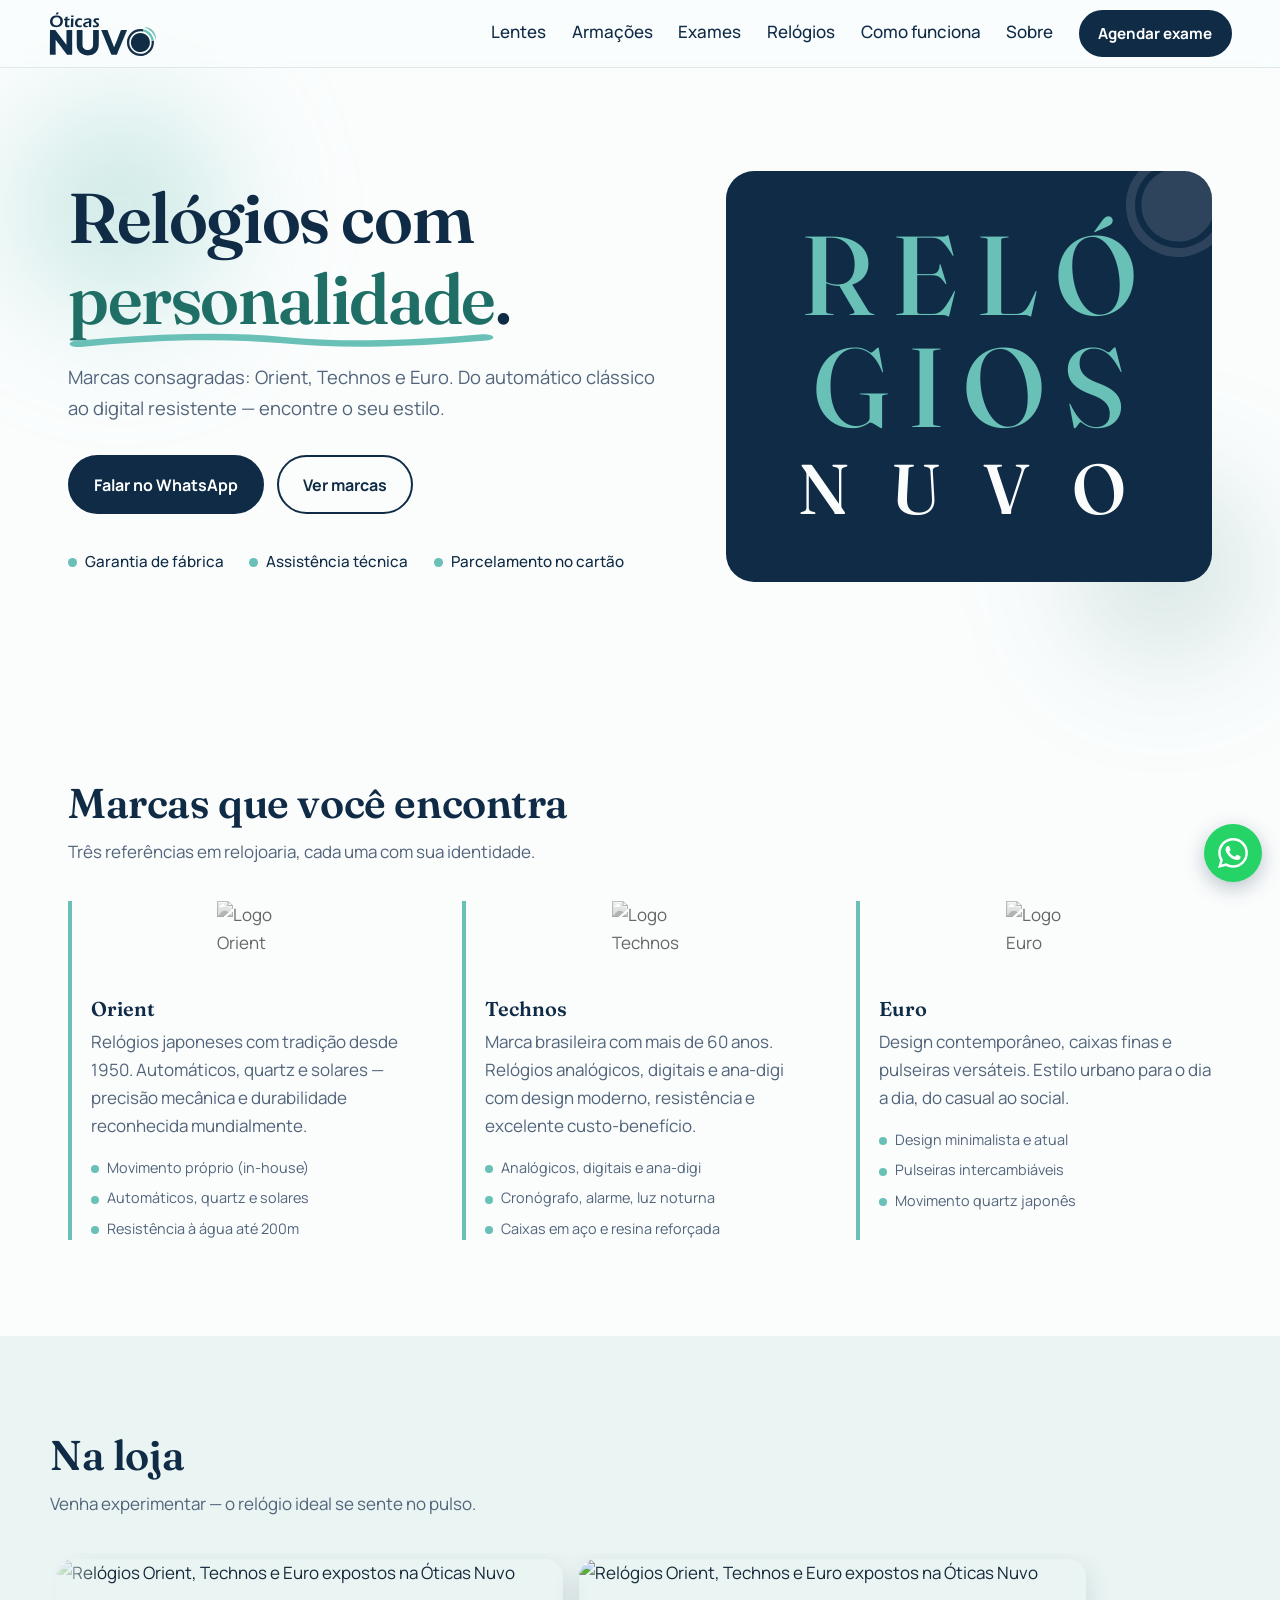
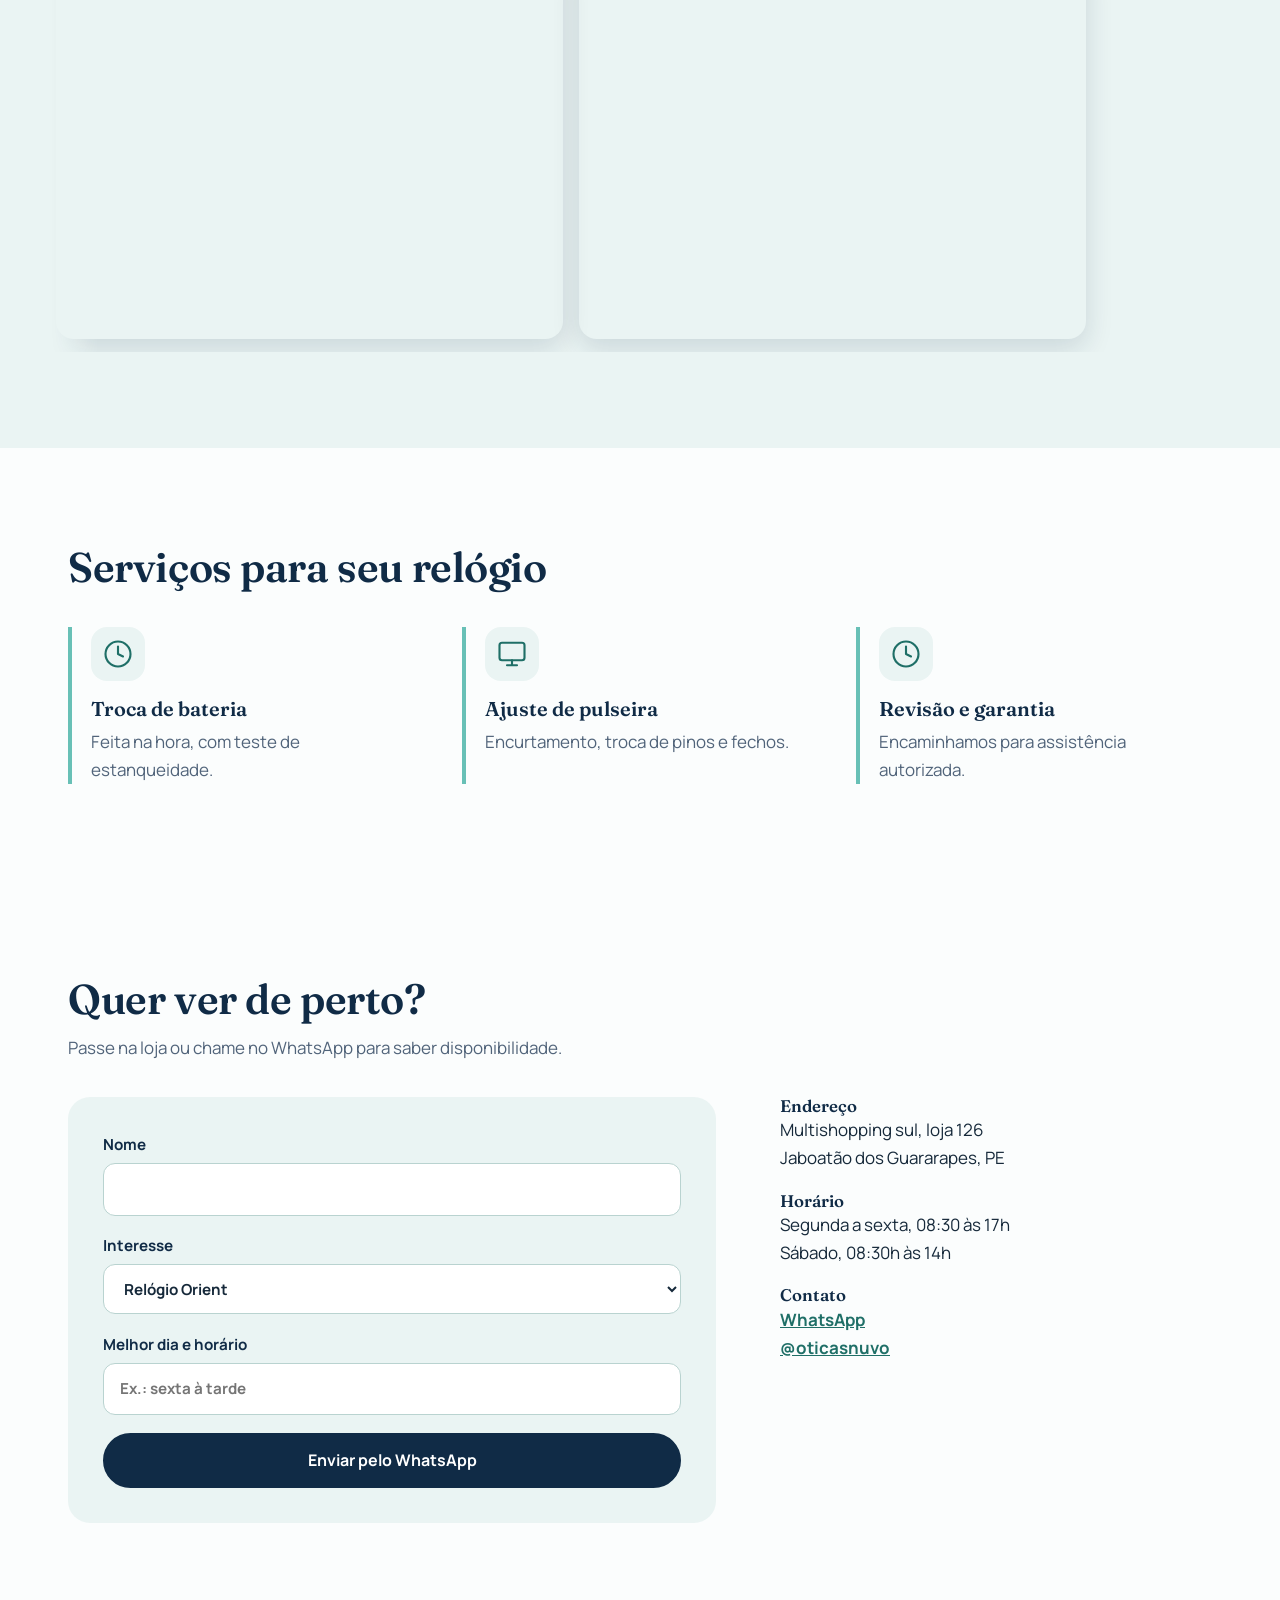
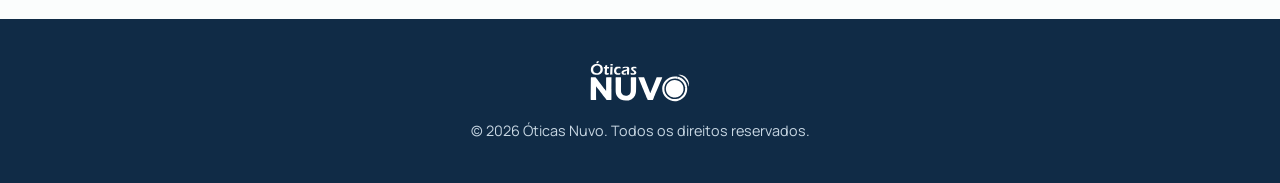
==== commit d675cd30: "feat: adiciona link 'Relógios' no navbar" ====
--- a/nuvo/relogios.html
+++ b/nuvo/relogios.html
@@ -24,6 +24,7 @@
     <a href="index.html#produtos" data-tab="lentes">Lentes</a>
     <a href="index.html#produtos" data-tab="armacoes">Armações</a>
     <a href="index.html#produtos" data-tab="exames">Exames</a>
+    <a href="relogios.html" aria-current="page">Relógios</a>
     <a href="index.html#como">Como funciona</a>
     <a href="index.html#sobre">Sobre</a>
     <a href="index.html#contato" class="btn btn-sm">Agendar exame</a>
